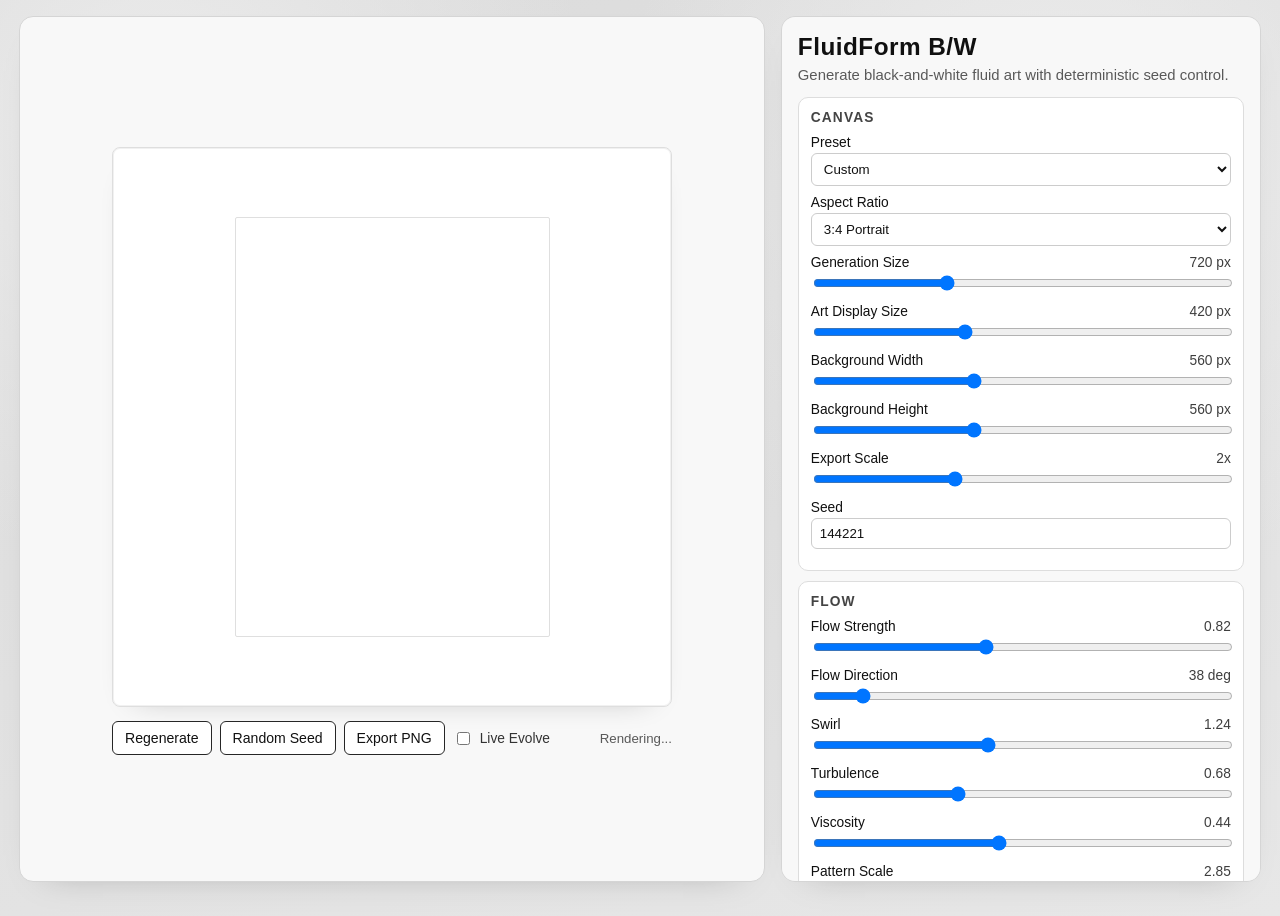
==== index.html @ e6db0d4a "First Commit" ====
<!doctype html>
<html lang="en">
  <head>
    <meta charset="utf-8">
    <meta name="viewport" content="width=device-width,initial-scale=1">
    <title>FluidForm B/W</title>
    <link rel="stylesheet" href="styles.css">
  </head>
  <body>
    <main class="app">
      <section class="preview-column" aria-label="Artwork preview">
        <div id="stage" class="stage">
          <canvas id="previewCanvas" aria-label="Generated fluid art canvas"></canvas>
        </div>
        <div class="preview-actions">
          <button id="regenBtn" type="button">Regenerate</button>
          <button id="randomSeedBtn" type="button">Random Seed</button>
          <button id="downloadBtn" type="button">Export PNG</button>
          <label class="inline-check" for="liveEvolve">
            <input id="liveEvolve" type="checkbox">
            Live Evolve
          </label>
          <span id="status" role="status" aria-live="polite"></span>
        </div>
      </section>

      <aside class="controls-column" aria-label="Generation controls">
        <h1>FluidForm B/W</h1>
        <p class="lead">Generate black-and-white fluid art with deterministic seed control.</p>

        <div class="control-group">
          <h2>Canvas</h2>

          <div class="control">
            <label for="preset">Preset</label>
            <select id="preset">
              <option value="custom">Custom</option>
              <option value="calm">Calm Marble</option>
              <option value="storm">Storm Ink</option>
              <option value="silk">Silk Flow</option>
              <option value="hard">High Contrast</option>
            </select>
          </div>

          <div class="control">
            <label for="aspect">Aspect Ratio</label>
            <select id="aspect">
              <option value="1:1">1:1 Square</option>
              <option value="3:4" selected>3:4 Portrait</option>
              <option value="2:3">2:3 Portrait</option>
              <option value="9:16">9:16 Portrait</option>
              <option value="4:3">4:3 Landscape</option>
              <option value="16:9">16:9 Landscape</option>
              <option value="custom">Custom</option>
            </select>
          </div>

          <div id="customAspectRow" class="control-inline hidden">
            <div class="control">
              <label for="aspectW">Custom Width</label>
              <input id="aspectW" type="number" min="1" max="32" step="1" value="3">
            </div>
            <div class="control">
              <label for="aspectH">Custom Height</label>
              <input id="aspectH" type="number" min="1" max="32" step="1" value="4">
            </div>
          </div>

          <div class="control">
            <label for="longEdge">Generation Size <output id="longEdgeValue"></output></label>
            <input id="longEdge" type="range" min="320" max="1600" step="16" value="720">
          </div>

          <div class="control">
            <label for="displaySize">Art Display Size <output id="displaySizeValue"></output></label>
            <input id="displaySize" type="range" min="220" max="780" step="10" value="420">
          </div>

          <div class="control">
            <label for="stageWidth">Background Width <output id="stageWidthValue"></output></label>
            <input id="stageWidth" type="range" min="340" max="920" step="10" value="560">
          </div>

          <div class="control">
            <label for="stageHeight">Background Height <output id="stageHeightValue"></output></label>
            <input id="stageHeight" type="range" min="340" max="920" step="10" value="560">
          </div>

          <div class="control">
            <label for="exportScale">Export Scale <output id="exportScaleValue"></output></label>
            <input id="exportScale" type="range" min="1" max="4" step="1" value="2">
          </div>

          <div class="control">
            <label for="seed">Seed</label>
            <input id="seed" type="number" min="1" max="999999999" step="1" value="144221">
          </div>
        </div>

        <div class="control-group">
          <h2>Flow</h2>

          <div class="control">
            <label for="flow">Flow Strength <output id="flowValue"></output></label>
            <input id="flow" type="range" min="0" max="2" step="0.01" value="0.82">
          </div>

          <div class="control">
            <label for="direction">Flow Direction <output id="directionValue"></output></label>
            <input id="direction" type="range" min="0" max="360" step="1" value="38">
          </div>

          <div class="control">
            <label for="swirl">Swirl <output id="swirlValue"></output></label>
            <input id="swirl" type="range" min="0" max="3" step="0.01" value="1.24">
          </div>

          <div class="control">
            <label for="turbulence">Turbulence <output id="turbulenceValue"></output></label>
            <input id="turbulence" type="range" min="0" max="2" step="0.01" value="0.68">
          </div>

          <div class="control">
            <label for="viscosity">Viscosity <output id="viscosityValue"></output></label>
            <input id="viscosity" type="range" min="0" max="1" step="0.01" value="0.44">
          </div>

          <div class="control">
            <label for="scale">Pattern Scale <output id="scaleValue"></output></label>
            <input id="scale" type="range" min="0.8" max="6" step="0.01" value="2.85">
          </div>

          <div class="control">
            <label for="detail">Detail Layers <output id="detailValue"></output></label>
            <input id="detail" type="range" min="2" max="7" step="1" value="5">
          </div>

          <div class="control">
            <label for="evolveSpeed">Evolve Speed <output id="evolveSpeedValue"></output></label>
            <input id="evolveSpeed" type="range" min="0" max="2" step="0.01" value="0.42">
          </div>
        </div>

        <div class="control-group">
          <h2>Tone</h2>

          <div class="control">
            <label for="contrast">Contrast <output id="contrastValue"></output></label>
            <input id="contrast" type="range" min="0.3" max="3" step="0.01" value="1.42">
          </div>

          <div class="control">
            <label for="softness">Edge Softness <output id="softnessValue"></output></label>
            <input id="softness" type="range" min="0.005" max="0.25" step="0.001" value="0.08">
          </div>

          <div class="control">
            <label for="dominance">Black Dominance <output id="dominanceValue"></output></label>
            <input id="dominance" type="range" min="-1" max="1" step="0.01" value="0.12">
          </div>

          <div class="control">
            <label for="grain">Grain <output id="grainValue"></output></label>
            <input id="grain" type="range" min="0" max="0.22" step="0.001" value="0.045">
          </div>

          <div class="control">
            <label for="symmetry">Symmetry</label>
            <select id="symmetry">
              <option value="none">None</option>
              <option value="horizontal">Horizontal</option>
              <option value="vertical">Vertical</option>
              <option value="both">Both</option>
              <option value="radial">Radial</option>
            </select>
          </div>

          <label class="inline-check" for="invert">
            <input id="invert" type="checkbox">
            Invert Colors
          </label>
        </div>
      </aside>
    </main>

    <script src="app.js"></script>
  </body>
</html>
---- styles.css ----
:root {
  --page-bg: #dfdfdf;
  --panel-bg: #f8f8f8;
  --card-bg: #ffffff;
  --ink: #101010;
  --muted: #595959;
  --line: #d5d5d5;
  --accent: #1f1f1f;
}

* {
  box-sizing: border-box;
}

body {
  margin: 0;
  min-height: 100vh;
  font-family: "Avenir Next", "Segoe UI", "Helvetica Neue", Helvetica, Arial, sans-serif;
  color: var(--ink);
  background:
    radial-gradient(circle at 12% 14%, #ececec 0%, transparent 32%),
    radial-gradient(circle at 82% 18%, #ededed 0%, transparent 34%),
    linear-gradient(160deg, #dbdbdb 0%, #e7e7e7 100%);
}

.app {
  width: min(1440px, 97vw);
  margin: 16px auto;
  display: grid;
  grid-template-columns: minmax(520px, 1fr) minmax(360px, 480px);
  gap: 16px;
}

.preview-column,
.controls-column {
  border: 1px solid var(--line);
  border-radius: 14px;
  background: var(--panel-bg);
  box-shadow: 0 14px 36px -28px rgba(0, 0, 0, 0.35);
}

.preview-column {
  display: flex;
  flex-direction: column;
  align-items: center;
  justify-content: center;
  gap: 14px;
  padding: 18px 16px 14px;
}

.stage {
  width: 560px;
  height: 560px;
  display: grid;
  place-items: center;
  background: #ffffff;
  border: 1px solid #dedede;
  border-radius: 8px;
  box-shadow:
    inset 0 0 0 1px #f1f1f1,
    0 12px 30px -24px rgba(0, 0, 0, 0.32);
}

#previewCanvas {
  border: 1px solid #dfdfdf;
  border-radius: 2px;
  background: #ffffff;
}

.preview-actions {
  width: min(560px, 100%);
  display: flex;
  flex-wrap: wrap;
  align-items: center;
  gap: 8px;
}

button {
  border: 1px solid #262626;
  background: #ffffff;
  color: #111111;
  border-radius: 6px;
  padding: 8px 12px;
  font-size: 0.88rem;
  cursor: pointer;
}

button:hover {
  background: #f0f0f0;
}

button:active {
  transform: translateY(1px);
}

#status {
  margin-left: auto;
  color: var(--muted);
  font-size: 0.83rem;
  min-height: 1em;
}

.controls-column {
  padding: 16px 16px 18px;
  overflow-y: auto;
  max-height: calc(100vh - 34px);
}

h1 {
  font-family: "Gill Sans", "Avenir Next Condensed", "Trebuchet MS", sans-serif;
  letter-spacing: 0.02em;
  margin: 0;
  font-size: 1.52rem;
}

.lead {
  margin: 6px 0 14px;
  color: var(--muted);
  font-size: 0.93rem;
}

.control-group {
  background: var(--card-bg);
  border: 1px solid #dddddd;
  border-radius: 10px;
  padding: 10px 12px 12px;
  margin-bottom: 10px;
}

.control-group h2 {
  margin: 2px 0 10px;
  font-size: 0.86rem;
  letter-spacing: 0.08em;
  text-transform: uppercase;
  color: #444444;
}

.control {
  margin-bottom: 9px;
}

.control label {
  display: flex;
  justify-content: space-between;
  align-items: baseline;
  gap: 8px;
  margin-bottom: 3px;
  font-size: 0.86rem;
}

output {
  font-variant-numeric: tabular-nums;
  color: #3e3e3e;
}

.control input[type="range"] {
  width: 100%;
}

.control input[type="number"],
.control select {
  width: 100%;
  border: 1px solid #cccccc;
  border-radius: 6px;
  padding: 7px 8px;
  background: #ffffff;
  color: #111111;
}

.control-inline {
  display: grid;
  grid-template-columns: 1fr 1fr;
  gap: 8px;
}

.hidden {
  display: none;
}

.inline-check {
  display: inline-flex;
  align-items: center;
  gap: 7px;
  font-size: 0.86rem;
  color: #333333;
}

@media (max-width: 1160px) {
  .app {
    grid-template-columns: 1fr;
    width: min(900px, 96vw);
  }

  .controls-column {
    max-height: none;
  }

  .preview-column {
    padding-top: 14px;
  }
}

@media (max-width: 760px) {
  .preview-column {
    gap: 10px;
  }

  .stage {
    width: min(90vw, 560px);
    height: min(90vw, 560px);
  }

  .preview-actions {
    justify-content: center;
  }

  #status {
    width: 100%;
    text-align: center;
    margin-left: 0;
  }
}
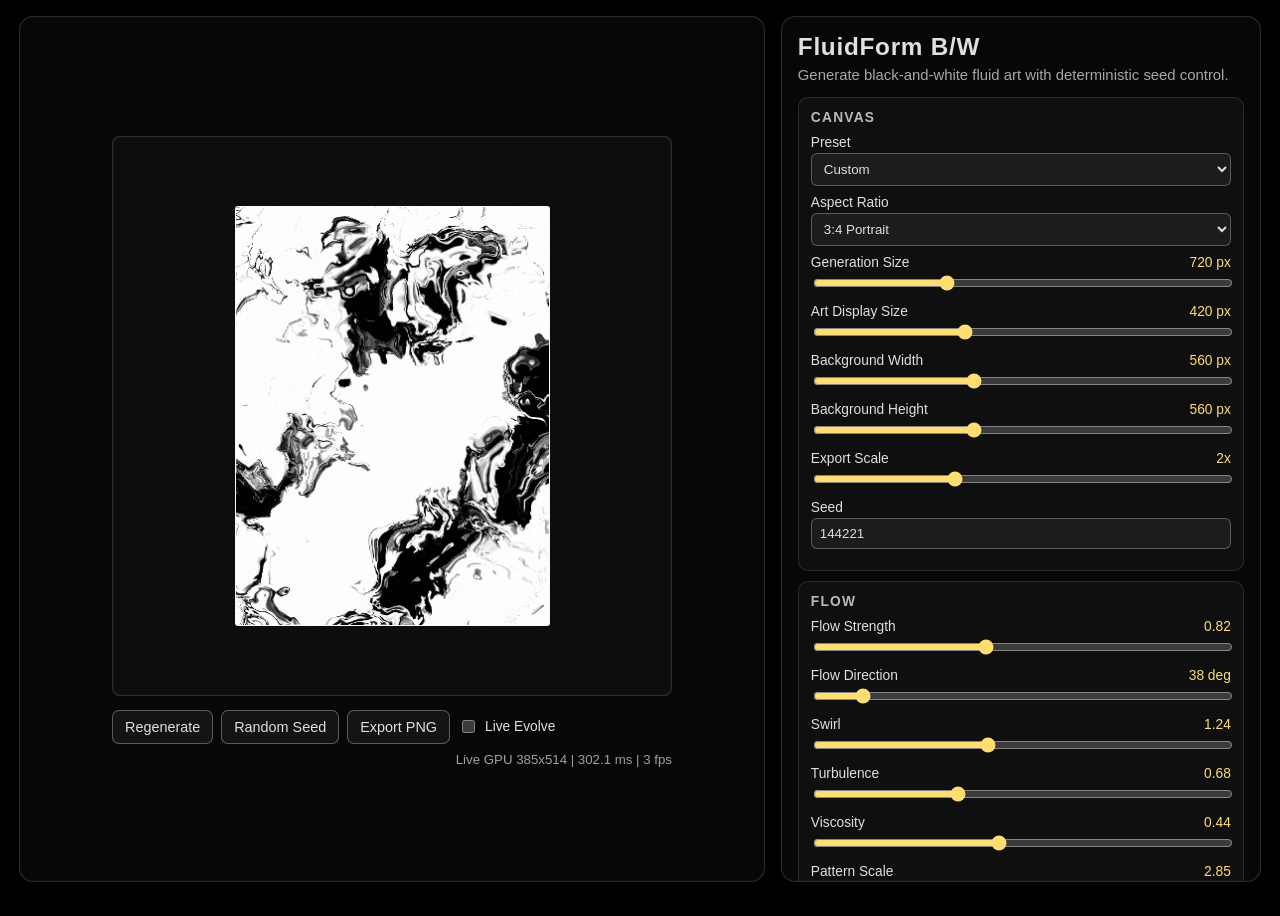
==== commit 8b89f07f: "Add hybrid GPU preview and replace Suminagashi presets with 8 reference styles" ====
--- a/index.html
+++ b/index.html
@@ -39,6 +39,24 @@
               <option value="storm">Storm Ink</option>
               <option value="silk">Silk Flow</option>
               <option value="hard">High Contrast</option>
+              <option value="drift">Soft Drift</option>
+              <option value="vein">Stone Veins</option>
+              <option value="riptide">Riptide</option>
+              <option value="fog">White Fog</option>
+              <option value="obsidian">Obsidian</option>
+              <option value="zebra">Zebra Fold</option>
+              <option value="rorschach">Rorschach</option>
+              <option value="echo">Echo Lines</option>
+              <option value="dune">Ink Dune</option>
+              <option value="pulse">Monochrome Pulse</option>
+              <option value="sumi_ash_veins">Suminagashi Ash Veins</option>
+              <option value="sumi_gilded_current">Suminagashi Gilded Current</option>
+              <option value="sumi_monolith">Suminagashi Monolith</option>
+              <option value="sumi_abyssal_flow">Suminagashi Abyssal Flow</option>
+              <option value="sumi_ink_flame">Suminagashi Ink Flame</option>
+              <option value="sumi_silver_strata">Suminagashi Silver Strata</option>
+              <option value="sumi_void_rift">Suminagashi Void Rift</option>
+              <option value="sumi_stardust">Suminagashi Stardust</option>
             </select>
           </div>
 
@@ -165,6 +183,14 @@
           </div>
 
           <div class="control">
+            <label for="paperTone">Art Background</label>
+            <select id="paperTone">
+              <option value="light" selected>White</option>
+              <option value="dark">Black</option>
+            </select>
+          </div>
+
+          <div class="control">
             <label for="symmetry">Symmetry</label>
             <select id="symmetry">
               <option value="none">None</option>
--- a/styles.css
+++ b/styles.css
@@ -1,11 +1,8 @@
 :root {
-  --page-bg: #dfdfdf;
-  --panel-bg: #f8f8f8;
-  --card-bg: #ffffff;
-  --ink: #101010;
-  --muted: #595959;
-  --line: #d5d5d5;
-  --accent: #1f1f1f;
+  color-scheme: dark;
+  --c-bg: #000000;
+  --c-fg: #e0e0e0;
+  --c-accent: #ffde6e;
 }
 
 * {
@@ -16,11 +13,8 @@
   margin: 0;
   min-height: 100vh;
   font-family: "Avenir Next", "Segoe UI", "Helvetica Neue", Helvetica, Arial, sans-serif;
-  color: var(--ink);
-  background:
-    radial-gradient(circle at 12% 14%, #ececec 0%, transparent 32%),
-    radial-gradient(circle at 82% 18%, #ededed 0%, transparent 34%),
-    linear-gradient(160deg, #dbdbdb 0%, #e7e7e7 100%);
+  color: var(--c-fg);
+  background: var(--c-bg);
 }
 
 .app {
@@ -33,10 +27,10 @@
 
 .preview-column,
 .controls-column {
-  border: 1px solid var(--line);
+  border: 1px solid rgba(224, 224, 224, 0.16);
   border-radius: 14px;
-  background: var(--panel-bg);
-  box-shadow: 0 14px 36px -28px rgba(0, 0, 0, 0.35);
+  background: rgba(224, 224, 224, 0.03);
+  box-shadow: 0 0 0 1px rgba(224, 224, 224, 0.03) inset;
 }
 
 .preview-column {
@@ -53,17 +47,15 @@
   height: 560px;
   display: grid;
   place-items: center;
-  background: #ffffff;
-  border: 1px solid #dedede;
+  background: rgba(224, 224, 224, 0.03);
+  border: 1px solid rgba(224, 224, 224, 0.16);
   border-radius: 8px;
-  box-shadow:
-    inset 0 0 0 1px #f1f1f1,
-    0 12px 30px -24px rgba(0, 0, 0, 0.32);
+  box-shadow: inset 0 0 0 1px rgba(224, 224, 224, 0.03);
 }
 
 #previewCanvas {
-  border: 1px solid #dfdfdf;
-  border-radius: 2px;
+  border: 1px solid rgba(224, 224, 224, 0.2);
+  border-radius: 3px;
   background: #ffffff;
 }
 
@@ -76,28 +68,36 @@
 }
 
 button {
-  border: 1px solid #262626;
-  background: #ffffff;
-  color: #111111;
-  border-radius: 6px;
+  border: 1px solid rgba(224, 224, 224, 0.35);
+  background: rgba(224, 224, 224, 0.06);
+  color: var(--c-fg);
+  border-radius: 7px;
   padding: 8px 12px;
-  font-size: 0.88rem;
+  font-size: 0.9rem;
   cursor: pointer;
+  transition: border-color 0.16s ease, background-color 0.16s ease, transform 0.06s ease;
 }
 
 button:hover {
-  background: #f0f0f0;
+  border-color: var(--c-accent);
+  background: rgba(255, 222, 110, 0.11);
 }
 
 button:active {
   transform: translateY(1px);
 }
 
+button:disabled {
+  opacity: 0.5;
+  cursor: wait;
+}
+
 #status {
   margin-left: auto;
-  color: var(--muted);
+  color: rgba(224, 224, 224, 0.7);
   font-size: 0.83rem;
   min-height: 1em;
+  font-variant-numeric: tabular-nums;
 }
 
 .controls-column {
@@ -108,20 +108,21 @@
 
 h1 {
   font-family: "Gill Sans", "Avenir Next Condensed", "Trebuchet MS", sans-serif;
-  letter-spacing: 0.02em;
+  letter-spacing: 0.03em;
   margin: 0;
   font-size: 1.52rem;
+  color: var(--c-fg);
 }
 
 .lead {
   margin: 6px 0 14px;
-  color: var(--muted);
+  color: rgba(224, 224, 224, 0.74);
   font-size: 0.93rem;
 }
 
 .control-group {
-  background: var(--card-bg);
-  border: 1px solid #dddddd;
+  background: rgba(224, 224, 224, 0.04);
+  border: 1px solid rgba(224, 224, 224, 0.13);
   border-radius: 10px;
   padding: 10px 12px 12px;
   margin-bottom: 10px;
@@ -130,9 +131,9 @@
 .control-group h2 {
   margin: 2px 0 10px;
   font-size: 0.86rem;
-  letter-spacing: 0.08em;
+  letter-spacing: 0.09em;
   text-transform: uppercase;
-  color: #444444;
+  color: rgba(224, 224, 224, 0.82);
 }
 
 .control {
@@ -146,25 +147,34 @@
   gap: 8px;
   margin-bottom: 3px;
   font-size: 0.86rem;
+  color: var(--c-fg);
 }
 
 output {
   font-variant-numeric: tabular-nums;
-  color: #3e3e3e;
+  color: var(--c-accent);
 }
 
 .control input[type="range"] {
   width: 100%;
+  accent-color: var(--c-accent);
 }
 
 .control input[type="number"],
 .control select {
   width: 100%;
-  border: 1px solid #cccccc;
+  border: 1px solid rgba(224, 224, 224, 0.32);
   border-radius: 6px;
   padding: 7px 8px;
-  background: #ffffff;
-  color: #111111;
+  background: rgba(224, 224, 224, 0.06);
+  color: var(--c-fg);
+}
+
+.control input[type="number"]:focus,
+.control select:focus,
+button:focus-visible {
+  outline: 2px solid rgba(255, 222, 110, 0.5);
+  outline-offset: 1px;
 }
 
 .control-inline {
@@ -182,7 +192,11 @@
   align-items: center;
   gap: 7px;
   font-size: 0.86rem;
-  color: #333333;
+  color: var(--c-fg);
+}
+
+.inline-check input[type="checkbox"] {
+  accent-color: var(--c-accent);
 }
 
 @media (max-width: 1160px) {
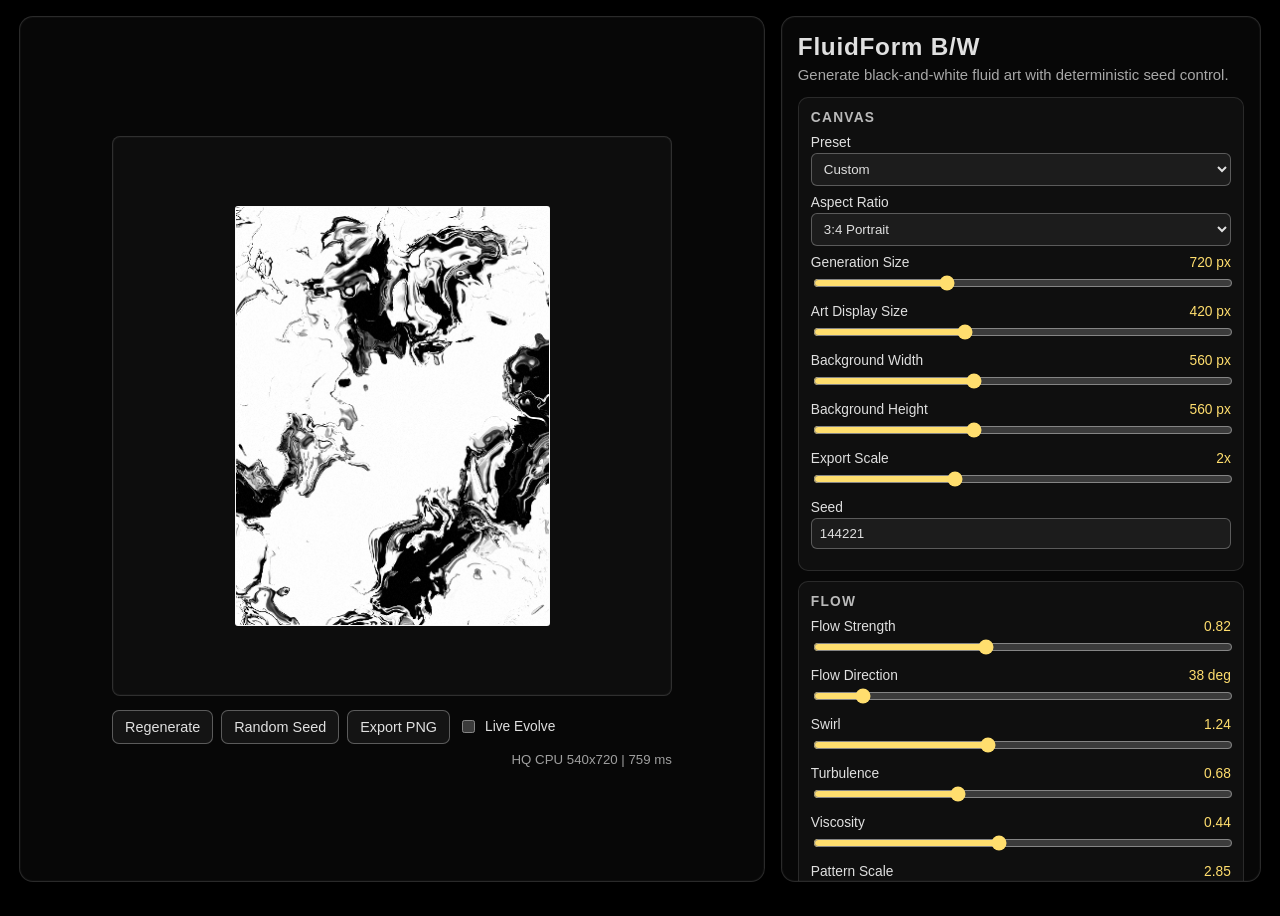
==== commit 710e4313: "Blank Spaces and Islands Features" ====
--- a/index.html
+++ b/index.html
@@ -206,6 +206,27 @@
             Invert Colors
           </label>
         </div>
+
+        <div class="control-group">
+          <h2>Islands &amp; Blank Areas</h2>
+
+          <div class="control">
+            <label for="islands">Ink Islands <output id="islandsValue"></output></label>
+            <input id="islands" type="range" min="0" max="1" step="0.01" value="0">
+          </div>
+
+          <div class="control">
+            <label for="islandScale">Island Scale <output id="islandScaleValue"></output></label>
+            <input id="islandScale" type="range" min="1" max="12" step="0.1" value="5">
+          </div>
+
+          <div class="control">
+            <label for="blankZones">Blank Areas</label>
+            <textarea id="blankZones" rows="3" spellcheck="false"
+              placeholder="cx,cy,rx,ry,feather (0..1 per line, max 4)&#10;e.g. 0.5,0.15,0.55,0.14,0.5"></textarea>
+            <p class="hint-text">Elliptical zones kept free of ink — e.g. space for a title.</p>
+          </div>
+        </div>
       </aside>
     </main>
 
--- a/styles.css
+++ b/styles.css
@@ -161,6 +161,7 @@
 }
 
 .control input[type="number"],
+.control textarea,
 .control select {
   width: 100%;
   border: 1px solid rgba(224, 224, 224, 0.32);
@@ -234,3 +235,15 @@
     margin-left: 0;
   }
 }
+
+.control textarea {
+  font: inherit;
+  font-size: 12px;
+  resize: vertical;
+}
+
+.hint-text {
+  margin: 4px 0 0;
+  font-size: 11px;
+  color: rgba(224, 224, 224, 0.55);
+}
